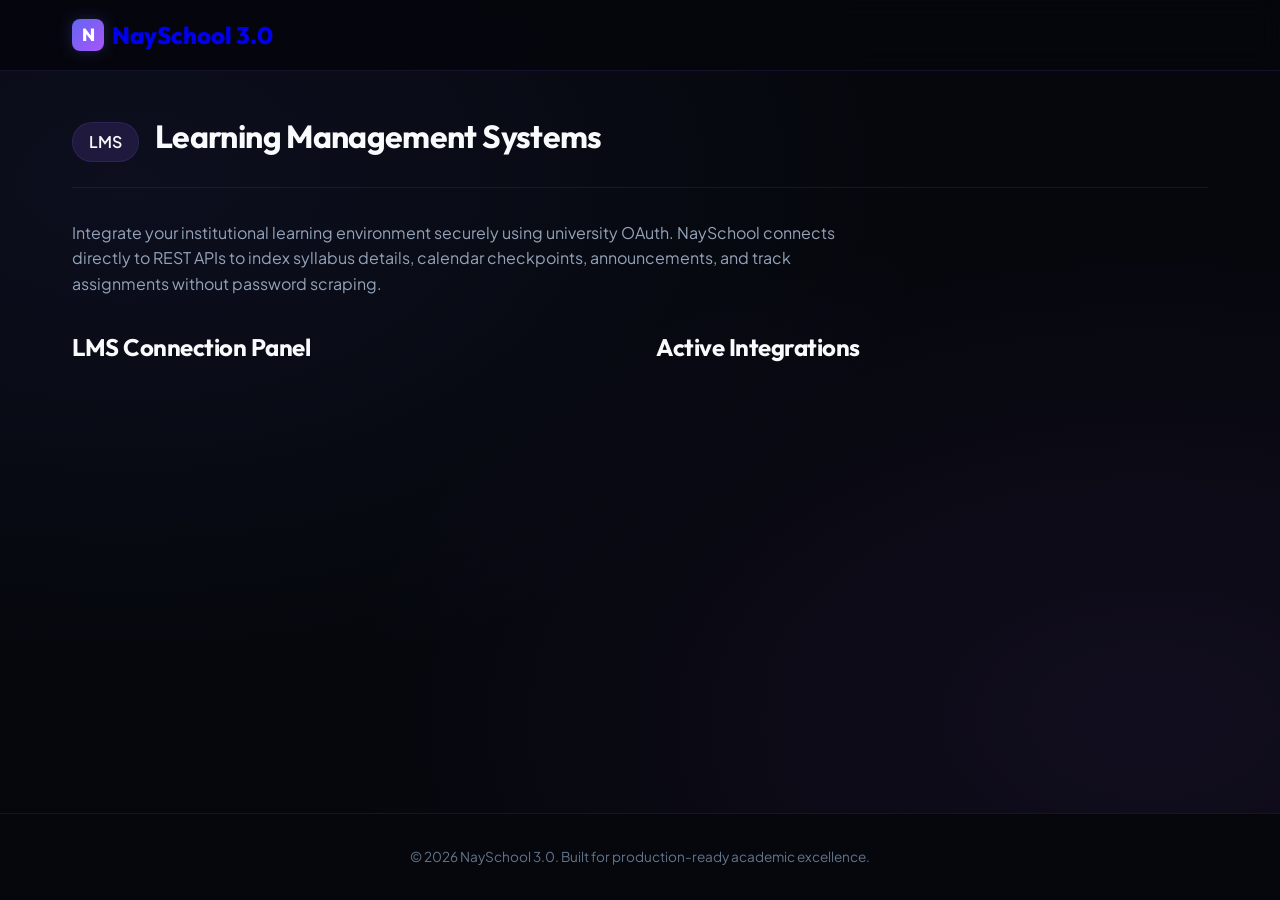
==== frontend/lms.html @ deb25fc4 "Initial NaySchool 3.0 release" ====
<!DOCTYPE html>
<html lang="en">
<head>
  <meta charset="UTF-8">
  <meta name="viewport" content="width=device-width, initial-scale=1.0">
  <title>LMS Integrations | NaySchool 3.0</title>
  <link rel="stylesheet" href="styles.css">
</head>
<body>
  <header>
    <div class="nav-container">
      <a href="index.html" class="logo">
        <div class="logo-icon">N</div>
        <span>NaySchool 3.0</span>
      </a>
      <nav class="nav-links"></nav>
    </div>
  </header>

  <main>
    <div id="lms-alert-container"></div>

    <div style="display: flex; align-items: baseline; gap: 1rem; margin-bottom: 2rem; border-bottom: 1px solid var(--border-color); padding-bottom: 1.5rem;">
      <span class="badge" style="background: rgba(139, 92, 246, 0.15); color: var(--accent-purple); border: 1px solid var(--border-color); font-size: 1rem; padding: 0.4rem 1rem;">LMS</span>
      <h1>Learning Management Systems</h1>
    </div>

    <p style="color: var(--text-gray); margin-bottom: 2rem; line-height: 1.6; max-width: 800px;">
      Integrate your institutional learning environment securely using university OAuth. NaySchool connects directly to REST APIs to index syllabus details, calendar checkpoints, announcements, and track assignments without password scraping.
    </p>

    <div class="grid-2">
      <!-- Left side: Available Providers -->
      <div>
        <h2 style="margin-bottom: 1.25rem; font-family: var(--font-heading);">LMS Connection Panel</h2>
        <div id="providers-list">
          <!-- Providers list injected dynamically -->
        </div>
      </div>

      <!-- Right side: Active Connections & Logs -->
      <div>
        <h2 style="margin-bottom: 1.25rem; font-family: var(--font-heading);">Active Integrations</h2>
        <div id="connections-list" style="margin-bottom: 2rem;">
          <!-- Connections list injected dynamically -->
        </div>

        <!-- Sync Status Summary -->
        <div id="sync-status-box" class="card" style="display: none; padding: 1.25rem; margin-bottom: 2rem; background: rgba(0, 0, 0, 0.2); border: 1px solid var(--border-color);">
          <!-- Sync statistics injected dynamically -->
        </div>

        <!-- Sync Logs Box -->
        <div id="sync-logs-box" class="card" style="display: none; padding: 1.5rem;">
          <h3 style="margin-bottom: 1rem; color: var(--accent-cyan);">Sync Run Logs</h3>
          <div id="sync-logs-list" style="display: flex; flex-direction: column; gap: 0.75rem; max-height: 350px; overflow-y: auto; padding-right: 0.5rem;">
            <!-- Logs injected dynamically -->
          </div>
        </div>
      </div>
    </div>
  </main>

  <footer>
    <p>&copy; 2026 NaySchool 3.0. Built for production-ready academic excellence.</p>
  </footer>

  <script src="app.js"></script>
</body>
</html>
---- frontend/styles.css ----
/* NaySchool 3.0 Modern Premium Design System */
@import url('https://fonts.googleapis.com/css2?family=Outfit:wght@300;400;500;600;700;800&family=Plus+Jakarta+Sans:wght@300;400;500;600;700&display=swap');

:root {
  --bg-darker: #05070c;
  --bg-main: #0a0e17;
  --bg-card: rgba(15, 22, 36, 0.7);
  --bg-card-hover: rgba(22, 32, 54, 0.8);
  --border-color: rgba(99, 102, 241, 0.15);
  --border-hover: rgba(139, 92, 246, 0.45);
  
  --text-white: #f8fafc;
  --text-gray: #94a3b8;
  --text-dark: #64748b;
  
  --primary-glow: rgba(99, 102, 241, 0.25);
  --purple-glow: rgba(168, 85, 247, 0.25);
  
  --gradient-primary: linear-gradient(135deg, #6366f1 0%, #a855f7 100%);
  --gradient-glow: linear-gradient(135deg, rgba(99, 102, 241, 0.15) 0%, rgba(168, 85, 247, 0.15) 100%);
  --gradient-success: linear-gradient(135deg, #10b981 0%, #059669 100%);
  --gradient-danger: linear-gradient(135deg, #ef4444 0%, #dc2626 100%);
  
  --accent-cyan: #06b6d4;
  --accent-emerald: #10b981;
  --accent-rose: #f43f5e;
  
  --font-heading: 'Outfit', sans-serif;
  --font-body: 'Plus Jakarta Sans', sans-serif;
  
  --transition-smooth: all 0.3s cubic-bezier(0.4, 0, 0.2, 1);
  --border-radius-lg: 16px;
  --border-radius-md: 10px;
}

/* Global Reset & Body styling */
* {
  box-sizing: border-box;
  margin: 0;
  padding: 0;
}

body {
  background-color: var(--bg-darker);
  background-image: 
    radial-gradient(at 10% 20%, rgba(99, 102, 241, 0.08) 0px, transparent 50%),
    radial-gradient(at 90% 80%, rgba(168, 85, 247, 0.08) 0px, transparent 50%);
  background-attachment: fixed;
  color: var(--text-white);
  font-family: var(--font-body);
  min-height: 100vh;
  display: flex;
  flex-direction: column;
  line-height: 1.6;
}

/* Typography */
h1, h2, h3, h4, h5, h6 {
  font-family: var(--font-heading);
  font-weight: 700;
  letter-spacing: -0.02em;
}

.text-gradient {
  background: var(--gradient-primary);
  -webkit-background-clip: text;
  -webkit-text-fill-color: transparent;
  display: inline-block;
}

/* Header & Navigation styling */
header {
  border-bottom: 1px solid var(--border-color);
  background-color: rgba(5, 7, 12, 0.85);
  backdrop-filter: blur(12px);
  position: sticky;
  top: 0;
  z-index: 100;
}

.nav-container {
  max-width: 1200px;
  margin: 0 auto;
  padding: 1rem 2rem;
  display: flex;
  justify-content: space-between;
  align-items: center;
}

.logo {
  font-family: var(--font-heading);
  font-weight: 800;
  font-size: 1.5rem;
  text-decoration: none;
  display: flex;
  align-items: center;
  gap: 0.5rem;
}

.logo-icon {
  background: var(--gradient-primary);
  width: 32px;
  height: 32px;
  border-radius: 8px;
  display: flex;
  align-items: center;
  justify-content: center;
  color: white;
  font-size: 1.1rem;
  box-shadow: 0 0 15px var(--primary-glow);
}

.nav-links {
  display: flex;
  gap: 1.5rem;
  align-items: center;
}

.nav-link {
  color: var(--text-gray);
  text-decoration: none;
  font-size: 0.95rem;
  font-weight: 500;
  transition: var(--transition-smooth);
}

.nav-link:hover {
  color: var(--text-white);
}

/* Main Container Layout */
main {
  flex: 1;
  max-width: 1200px;
  width: 100%;
  margin: 0 auto;
  padding: 2.5rem 2rem;
}

/* Glassmorphic Cards */
.card {
  background: var(--bg-card);
  border: 1px solid var(--border-color);
  border-radius: var(--border-radius-lg);
  padding: 2rem;
  backdrop-filter: blur(16px);
  transition: var(--transition-smooth);
}

.card:hover {
  border-color: var(--border-hover);
  box-shadow: 0 10px 30px rgba(0,0,0,0.4), 0 0 25px var(--primary-glow);
  transform: translateY(-2px);
}

/* Hero Section */
.hero {
  text-align: center;
  padding: 5rem 1rem;
  max-width: 800px;
  margin: 0 auto;
}

.hero h1 {
  font-size: 4rem;
  line-height: 1.1;
  margin-bottom: 1.5rem;
}

.hero p {
  color: var(--text-gray);
  font-size: 1.25rem;
  margin-bottom: 2.5rem;
}

/* Form Styles */
.form-group {
  margin-bottom: 1.25rem;
}

.form-label {
  display: block;
  margin-bottom: 0.5rem;
  font-size: 0.85rem;
  font-weight: 600;
  text-transform: uppercase;
  letter-spacing: 0.05em;
  color: var(--text-gray);
}

.form-control {
  width: 100%;
  padding: 0.75rem 1rem;
  background-color: rgba(10, 14, 23, 0.8);
  border: 1px solid var(--border-color);
  border-radius: var(--border-radius-md);
  color: var(--text-white);
  font-family: inherit;
  font-size: 0.95rem;
  transition: var(--transition-smooth);
}

.form-control:focus {
  outline: none;
  border-color: var(--accent-cyan);
  box-shadow: 0 0 15px rgba(6, 182, 212, 0.2);
}

/* Buttons styling */
.btn {
  display: inline-flex;
  align-items: center;
  justify-content: center;
  padding: 0.75rem 1.5rem;
  font-family: var(--font-heading);
  font-size: 0.95rem;
  font-weight: 600;
  border-radius: var(--border-radius-md);
  border: none;
  cursor: pointer;
  transition: var(--transition-smooth);
  text-decoration: none;
  gap: 0.5rem;
}

.btn-primary {
  background: var(--gradient-primary);
  color: white;
  box-shadow: 0 4px 15px rgba(168, 85, 247, 0.4);
}

.btn-primary:hover {
  box-shadow: 0 6px 20px rgba(168, 85, 247, 0.6), 0 0 25px var(--purple-glow);
  transform: translateY(-1px);
}

.btn-secondary {
  background: rgba(255, 255, 255, 0.05);
  color: var(--text-white);
  border: 1px solid var(--border-color);
}

.btn-secondary:hover {
  background: rgba(255, 255, 255, 0.1);
  border-color: var(--text-gray);
}

.btn-danger {
  background: var(--gradient-danger);
  color: white;
  box-shadow: 0 4px 12px rgba(239, 68, 68, 0.3);
}

.btn-danger:hover {
  box-shadow: 0 6px 18px rgba(239, 68, 68, 0.5);
  transform: translateY(-1px);
}

/* Grid Layouts */
.grid-2 {
  display: grid;
  grid-template-columns: 1fr 1fr;
  gap: 2rem;
}

.grid-3 {
  display: grid;
  grid-template-columns: repeat(3, 1fr);
  gap: 2rem;
}

@media (max-width: 868px) {
  .grid-2, .grid-3 {
    grid-template-columns: 1fr;
  }
  .hero h1 {
    font-size: 2.75rem;
  }
}

/* Banner Notifications & Badges */
.badge {
  display: inline-flex;
  align-items: center;
  padding: 0.25rem 0.75rem;
  border-radius: 9999px;
  font-size: 0.75rem;
  font-weight: 600;
  text-transform: uppercase;
}

.badge-allowed {
  background-color: rgba(16, 185, 129, 0.15);
  color: var(--accent-emerald);
  border: 1px solid rgba(16, 185, 129, 0.3);
}

.badge-caution {
  background-color: rgba(245, 158, 11, 0.15);
  color: #f59e0b;
  border: 1px solid rgba(245, 158, 11, 0.3);
}

.badge-blocked {
  background-color: rgba(244, 63, 94, 0.15);
  color: var(--accent-rose);
  border: 1px solid rgba(244, 63, 94, 0.3);
}

/* Course List Styling */
.course-list {
  display: grid;
  grid-template-columns: repeat(auto-fill, minmax(280px, 1fr));
  gap: 1.5rem;
  margin-top: 1.5rem;
}

.course-item {
  cursor: pointer;
}

.course-code {
  color: var(--accent-cyan);
  font-family: var(--font-heading);
  font-size: 0.85rem;
  font-weight: 700;
  text-transform: uppercase;
  margin-bottom: 0.5rem;
}

/* Sidebar and Course details layouts */
.course-layout {
  display: grid;
  grid-template-columns: 320px 1fr;
  gap: 2rem;
}

@media (max-width: 1024px) {
  .course-layout {
    grid-template-columns: 1fr;
  }
}

/* File Upload & Lists styling */
.uploaded-files-list {
  list-style: none;
  margin-top: 1rem;
}

.file-item {
  display: flex;
  justify-content: space-between;
  align-items: center;
  padding: 0.75rem 1rem;
  background: rgba(10, 14, 23, 0.4);
  border: 1px solid var(--border-color);
  border-radius: var(--border-radius-md);
  margin-bottom: 0.5rem;
  font-size: 0.9rem;
}

.file-info {
  display: flex;
  align-items: center;
  gap: 0.5rem;
}

.file-meta {
  color: var(--text-dark);
  font-size: 0.75rem;
}

/* Assignments styling */
.assignment-item {
  padding: 1rem;
  background: rgba(10, 14, 23, 0.4);
  border: 1px solid var(--border-color);
  border-radius: var(--border-radius-md);
  margin-bottom: 0.75rem;
  display: flex;
  justify-content: space-between;
  align-items: center;
}

.assignment-meta {
  font-size: 0.8rem;
  color: var(--text-gray);
  margin-top: 0.25rem;
}

/* AI Responses Styling */
.ai-response-card {
  background: linear-gradient(135deg, rgba(15, 23, 42, 0.85) 0%, rgba(30, 27, 75, 0.5) 100%);
  border: 1px solid rgba(139, 92, 246, 0.3);
  box-shadow: 0 0 25px rgba(139, 92, 246, 0.1);
  padding: 1.5rem;
  border-radius: var(--border-radius-lg);
  margin-top: 1.5rem;
}

.step-list {
  margin: 1rem 0;
  padding-left: 1.25rem;
}

.step-list li {
  margin-bottom: 0.5rem;
  color: var(--text-white);
}

/* Flashcard Flip Animation styles */
.flashcards-container {
  display: grid;
  grid-template-columns: repeat(auto-fill, minmax(260px, 1fr));
  gap: 1.5rem;
  margin-top: 1.5rem;
}

.flashcard {
  perspective: 1000px;
  height: 200px;
  cursor: pointer;
}

.flashcard-inner {
  position: relative;
  width: 100%;
  height: 100%;
  text-align: center;
  transition: transform 0.6s cubic-bezier(0.4, 0, 0.2, 1);
  transform-style: preserve-3d;
}

.flashcard:hover .flashcard-inner,
.flashcard.flipped .flashcard-inner {
  transform: rotateY(180deg);
}

.flashcard-front, .flashcard-back {
  position: absolute;
  width: 100%;
  height: 100%;
  backface-visibility: hidden;
  border-radius: var(--border-radius-md);
  padding: 1.5rem;
  display: flex;
  flex-direction: column;
  justify-content: center;
  align-items: center;
  border: 1px solid var(--border-color);
}

.flashcard-front {
  background: var(--bg-card);
  color: var(--text-white);
}

.flashcard-back {
  background: linear-gradient(135deg, rgba(88, 28, 135, 0.8) 0%, rgba(30, 27, 75, 0.9) 100%);
  color: var(--text-white);
  transform: rotateY(180deg);
  border-color: rgba(168, 85, 247, 0.4);
}

.flashcard-topic {
  position: absolute;
  top: 10px;
  font-size: 0.7rem;
  text-transform: uppercase;
  letter-spacing: 0.05em;
  color: var(--accent-cyan);
  font-weight: 700;
}

/* Error/Notification Banners */
.alert {
  padding: 1rem;
  border-radius: var(--border-radius-md);
  margin-bottom: 1.5rem;
  display: flex;
  align-items: center;
  gap: 0.75rem;
  font-size: 0.95rem;
}

.alert-danger {
  background-color: rgba(244, 63, 94, 0.15);
  color: var(--accent-rose);
  border: 1px solid rgba(244, 63, 94, 0.3);
}

.alert-success {
  background-color: rgba(16, 185, 129, 0.15);
  color: var(--accent-emerald);
  border: 1px solid rgba(16, 185, 129, 0.3);
}

/* Spinner */
.spinner {
  width: 24px;
  height: 24px;
  border: 3px solid rgba(255,255,255,0.1);
  border-top-color: var(--accent-cyan);
  border-radius: 50%;
  animation: spin 1s linear infinite;
  display: inline-block;
}

@keyframes spin {
  to { transform: rotate(360deg); }
}

/* Footer styling */
footer {
  text-align: center;
  padding: 2rem;
  border-top: 1px solid var(--border-color);
  color: var(--text-dark);
  font-size: 0.85rem;
  background-color: var(--bg-darker);
}

/* Phase 6A Student Productization Additions */
.badge-indigo {
  background-color: rgba(99, 102, 241, 0.15);
  color: #8b5cf6;
  border: 1px solid rgba(99, 102, 241, 0.3);
}

.empty-state {
  text-align: center;
  padding: 3rem 1.5rem;
  color: var(--text-gray);
  border: 1px dashed var(--border-color);
  border-radius: var(--border-radius-md);
  background: rgba(15, 22, 36, 0.2);
  margin-top: 1rem;
  margin-bottom: 1rem;
}
.empty-state h4 {
  color: var(--text-white);
  margin-bottom: 0.5rem;
  font-size: 1.1rem;
}
.empty-state p {
  font-size: 0.9rem;
}

/* Micro-animations */
.option-card, .btn, .card, .chat-session-btn, .agenda-item {
  transition: all 0.25s cubic-bezier(0.4, 0, 0.2, 1);
}

/* Responsive improvements */
@media (max-width: 768px) {
  body {
    font-size: 15px;
  }
  main {
    padding: 1.5rem 1rem;
  }
  .nav-container {
    padding: 1rem;
    flex-direction: column;
    gap: 1rem;
  }
  .nav-links {
    width: 100%;
    justify-content: space-around;
    font-size: 0.85rem;
    gap: 0.5rem;
  }
  .nav-links a {
    white-space: nowrap;
  }
  .welcome-card {
    padding: 1.5rem;
  }
  .welcome-card h2 {
    font-size: 1.75rem;
  }
  .pricing-grid {
    gap: 1.5rem;
  }
  .card {
    padding: 1.5rem;
  }
}
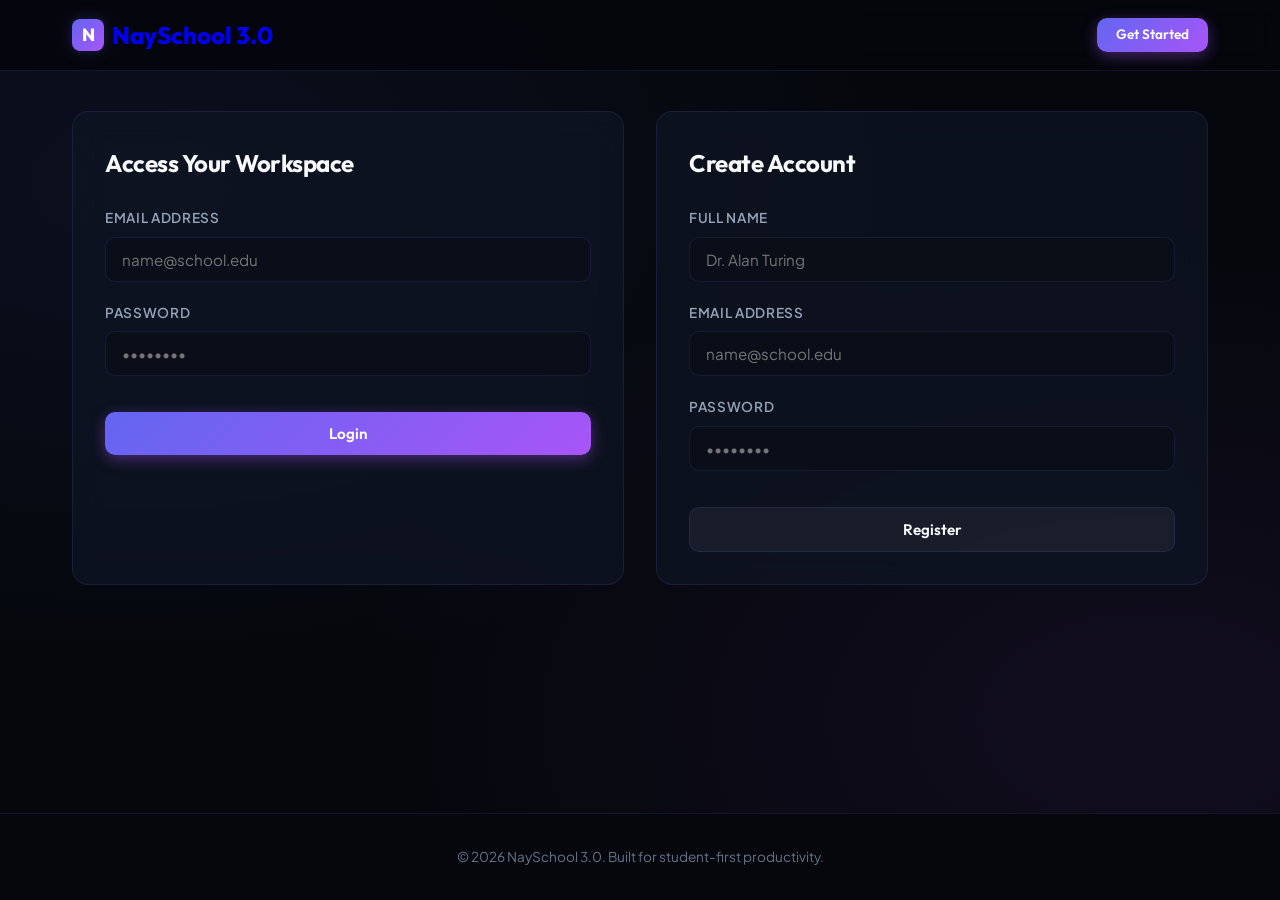
==== commit 25cf18ec: "Secure Blackboard OAuth and fix frontend" ====
--- a/frontend/lms.html
+++ b/frontend/lms.html
@@ -45,6 +45,8 @@
           <!-- Connections list injected dynamically -->
         </div>
 
+        <div id="probe-status-box" class="card" style="display: none; padding: 1.25rem; margin-bottom: 2rem; border-left: 3px solid var(--accent-cyan);"></div>
+
         <!-- Sync Status Summary -->
         <div id="sync-status-box" class="card" style="display: none; padding: 1.25rem; margin-bottom: 2rem; background: rgba(0, 0, 0, 0.2); border: 1px solid var(--border-color);">
           <!-- Sync statistics injected dynamically -->
